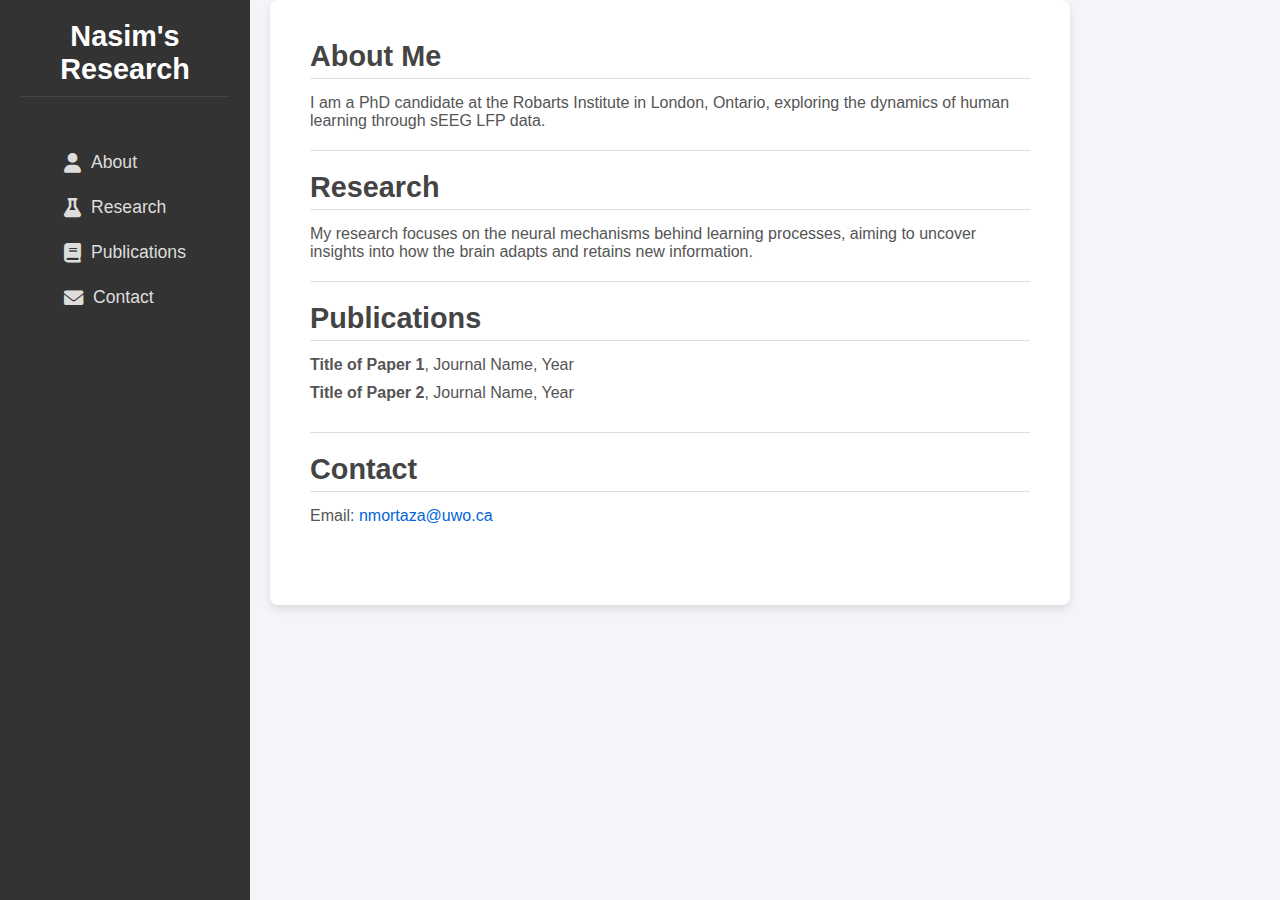
==== index.html @ 4456287d "Update index.html" ====
<!DOCTYPE html>
<html lang="en">
<head>
    <meta charset="UTF-8">
    <meta name="viewport" content="width=device-width, initial-scale=1.0">
    <title>Nasim's Research Website</title>
    <link rel="stylesheet" href="styles.css">
    <link rel="stylesheet" href="https://cdnjs.cloudflare.com/ajax/libs/font-awesome/6.0.0-beta3/css/all.min.css">
</head>
<body>
    <div class="sidebar">
        <h2>Nasim's Research</h2>
        <nav>
            <a href="#about"><i class="fas fa-user"></i> About</a>
            <a href="#research"><i class="fas fa-flask"></i> Research</a>
            <a href="#publications"><i class="fas fa-book"></i> Publications</a>
            <a href="#contact"><i class="fas fa-envelope"></i> Contact</a>
        </nav>
    </div>
    <div class="content">
        <section id="about">
            <h2>About Me</h2>
            <p>I am a PhD candidate at the Robarts Institute in London, Ontario, exploring the dynamics of human learning through sEEG LFP data.</p>
        </section>

        <section id="research">
            <h2>Research</h2>
            <p>My research focuses on the neural mechanisms behind learning processes, aiming to uncover insights into how the brain adapts and retains new information.</p>
        </section>

        <section id="publications">
            <h2>Publications</h2>
            <ul>
                <li><strong>Title of Paper 1</strong>, Journal Name, Year</li>
                <li><strong>Title of Paper 2</strong>, Journal Name, Year</li>
            </ul>
        </section>

        <section id="contact">
            <h2>Contact</h2>
            <p>Email: <a href="mailto:your.email@example.com">nmortaza@uwo.ca</a></p>
        </section>
    </div>
</body>
</html>
---- styles.css ----
/* Base Reset */
* {
    margin: 0;
    padding: 0;
    box-sizing: border-box;
}

body {
    display: flex;
    font-family: Arial, sans-serif;
    color: #333;
    background-color: #f4f4f9;
    margin: 0;
}

/* Sidebar */
.sidebar {
    width: 250px;
    background-color: #333;
    color: #fff;
    padding: 20px;
    position: fixed;
    height: 100vh;
    display: flex;
    flex-direction: column;
    align-items: center;
}

.sidebar h2 {
    font-size: 1.8em;
    margin-bottom: 1.5em;
    border-bottom: 1px solid #444;
    padding-bottom: 10px;
    text-align: center;
    width: 100%;
}

.sidebar nav a {
    display: flex;
    align-items: center;
    color: #ddd;
    text-decoration: none;
    padding: 12px 0;
    font-size: 1.1em;
    width: 100%;
    transition: color 0.3s ease;
}

.sidebar nav a:hover {
    color: #fff;
}

.sidebar nav a i {
    margin-right: 10px;
    font-size: 1.1em;
}

/* Content Area */
.content {
    margin-left: 270px;
    padding: 40px;
    max-width: 800px;
    background-color: #ffffff;
    border-radius: 8px;
    box-shadow: 0 4px 8px rgba(0, 0, 0, 0.1);
}

section {
    margin-bottom: 40px;
}

section h2 {
    font-size: 1.8em;
    color: #444;
    margin-bottom: 15px;
    padding-bottom: 5px;
    border-bottom: 1px solid #ddd;
}

section p, section ul {
    font-size: 1em;
    color: #555;
}

ul {
    list-style-type: none;
    padding-left: 0;
}

ul li {
    margin: 10px 0;
}

/* Link Styles */
a {
    color: #0366d6;
    text-decoration: none;
    transition: color 0.3s ease;
}

a:hover {
    text-decoration: underline;
    color: #0240b1;
}

/* Divider Effects for Sections */
section:not(:last-of-type) {
    border-bottom: 1px solid #ddd;
    padding-bottom: 20px;
    margin-bottom: 20px;
}
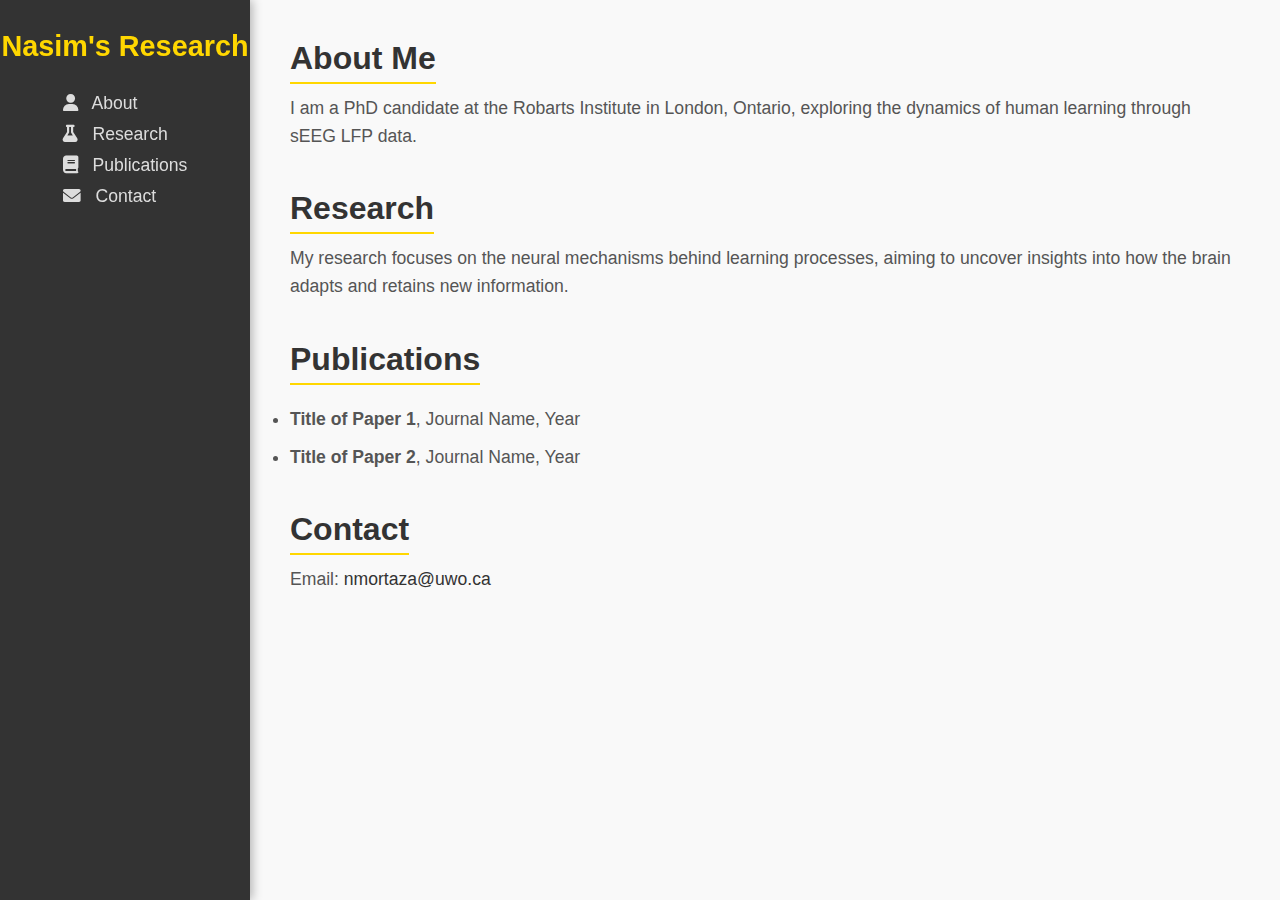
==== commit 045bfe94: "Update index.html" ====
--- a/index.html
+++ b/index.html
@@ -18,17 +18,17 @@
         </nav>
     </div>
     <div class="content">
-        <section id="about">
+        <section id="about" class="section">
             <h2>About Me</h2>
             <p>I am a PhD candidate at the Robarts Institute in London, Ontario, exploring the dynamics of human learning through sEEG LFP data.</p>
         </section>
 
-        <section id="research">
+        <section id="research" class="section">
             <h2>Research</h2>
             <p>My research focuses on the neural mechanisms behind learning processes, aiming to uncover insights into how the brain adapts and retains new information.</p>
         </section>
 
-        <section id="publications">
+        <section id="publications" class="section">
             <h2>Publications</h2>
             <ul>
                 <li><strong>Title of Paper 1</strong>, Journal Name, Year</li>
@@ -36,9 +36,9 @@
             </ul>
         </section>
 
-        <section id="contact">
+        <section id="contact" class="section">
             <h2>Contact</h2>
-            <p>Email: <a href="mailto:your.email@example.com">nmortaza@uwo.ca</a></p>
+            <p>Email: <a href="mailto:nmortaza@uwo.ca">nmortaza@uwo.ca</a></p>
         </section>
     </div>
 </body>
--- a/styles.css
+++ b/styles.css
@@ -1,4 +1,4 @@
-/* Base Reset */
+/* Resetting some default browser styling */
 * {
     margin: 0;
     padding: 0;
@@ -9,103 +9,125 @@
     display: flex;
     font-family: Arial, sans-serif;
     color: #333;
-    background-color: #f4f4f9;
-    margin: 0;
+    background-color: #f9f9f9;
 }
 
-/* Sidebar */
+/* Sidebar styling */
 .sidebar {
+    position: fixed;
+    top: 0;
+    left: 0;
     width: 250px;
+    height: 100vh;
     background-color: #333;
     color: #fff;
-    padding: 20px;
-    position: fixed;
-    height: 100vh;
     display: flex;
     flex-direction: column;
     align-items: center;
+    padding-top: 30px;
+    box-shadow: 2px 0 10px rgba(0, 0, 0, 0.3);
+    transition: all 0.3s ease-in-out;
 }
 
 .sidebar h2 {
     font-size: 1.8em;
-    margin-bottom: 1.5em;
-    border-bottom: 1px solid #444;
-    padding-bottom: 10px;
-    text-align: center;
-    width: 100%;
+    margin-bottom: 20px;
+    color: #FFD700; /* Gold color */
 }
 
 .sidebar nav a {
-    display: flex;
-    align-items: center;
+    display: block;
     color: #ddd;
     text-decoration: none;
-    padding: 12px 0;
+    margin: 10px 0;
     font-size: 1.1em;
-    width: 100%;
-    transition: color 0.3s ease;
+    transition: color 0.3s;
 }
 
 .sidebar nav a:hover {
-    color: #fff;
+    color: #FFD700;
 }
 
 .sidebar nav a i {
     margin-right: 10px;
-    font-size: 1.1em;
 }
 
-/* Content Area */
+/* Content styling */
 .content {
-    margin-left: 270px;
+    margin-left: 250px;
     padding: 40px;
-    max-width: 800px;
-    background-color: #ffffff;
-    border-radius: 8px;
-    box-shadow: 0 4px 8px rgba(0, 0, 0, 0.1);
+    width: calc(100% - 250px);
 }
 
-section {
+.section {
     margin-bottom: 40px;
+    animation: fadeIn 0.6s ease-in-out;
 }
 
-section h2 {
-    font-size: 1.8em;
-    color: #444;
-    margin-bottom: 15px;
+.section h2 {
+    font-size: 2em;
+    margin-bottom: 10px;
+    color: #333;
+    border-bottom: 2px solid #FFD700;
     padding-bottom: 5px;
-    border-bottom: 1px solid #ddd;
+    display: inline-block;
 }
 
-section p, section ul {
-    font-size: 1em;
+/* Hover transition for links */
+.section p,
+.section ul {
+    font-size: 1.1em;
+    line-height: 1.6;
     color: #555;
 }
 
-ul {
-    list-style-type: none;
-    padding-left: 0;
-}
-
-ul li {
+.section ul li {
     margin: 10px 0;
 }
 
-/* Link Styles */
+/* Contact link styling */
 a {
-    color: #0366d6;
+    color: #333;
     text-decoration: none;
-    transition: color 0.3s ease;
+    transition: color 0.3s;
 }
 
 a:hover {
-    text-decoration: underline;
-    color: #0240b1;
+    color: #FFD700;
 }
 
-/* Divider Effects for Sections */
-section:not(:last-of-type) {
-    border-bottom: 1px solid #ddd;
-    padding-bottom: 20px;
-    margin-bottom: 20px;
+/* Smooth scrolling */
+html {
+    scroll-behavior: smooth;
 }
+
+/* Keyframe animation for fadeIn */
+@keyframes fadeIn {
+    from { opacity: 0; transform: translateY(20px); }
+    to { opacity: 1; transform: translateY(0); }
+}
+
+/* Responsive Design */
+@media screen and (max-width: 768px) {
+    .sidebar {
+        width: 200px;
+    }
+
+    .content {
+        margin-left: 200px;
+        padding: 20px;
+    }
+}
+
+@media screen and (max-width: 576px) {
+    .sidebar {
+        width: 100%;
+        height: auto;
+        position: relative;
+    }
+
+    .content {
+        margin-left: 0;
+        width: 100%;
+    }
+}
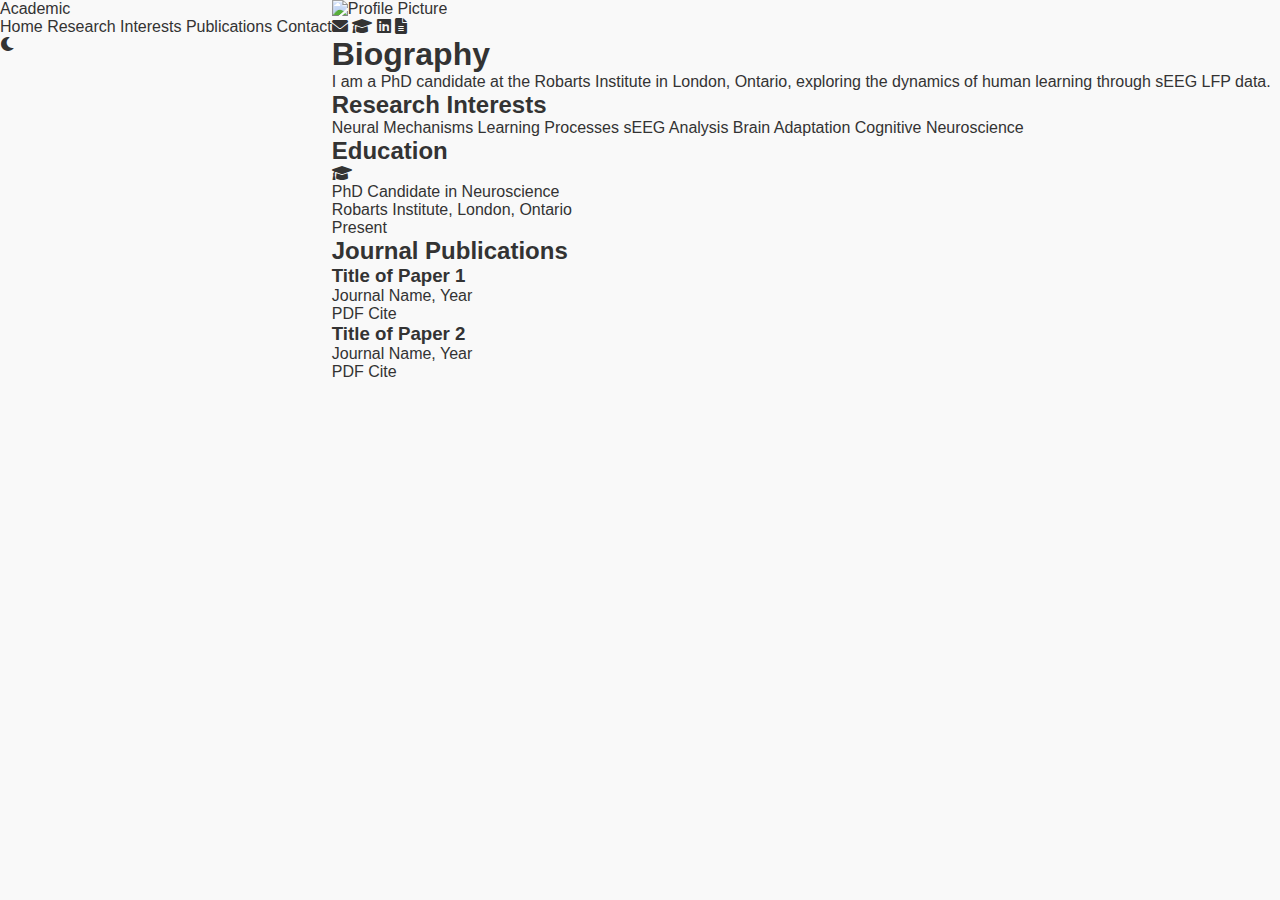
==== commit d9b6ac78: "Update index.html" ====
--- a/index.html
+++ b/index.html
@@ -8,38 +8,83 @@
     <link rel="stylesheet" href="https://cdnjs.cloudflare.com/ajax/libs/font-awesome/6.0.0-beta3/css/all.min.css">
 </head>
 <body>
-    <div class="sidebar">
-        <h2>Nasim's Research</h2>
-        <nav>
-            <a href="#about"><i class="fas fa-user"></i> About</a>
-            <a href="#research"><i class="fas fa-flask"></i> Research</a>
-            <a href="#publications"><i class="fas fa-book"></i> Publications</a>
-            <a href="#contact"><i class="fas fa-envelope"></i> Contact</a>
+    <header class="academic-header">
+        <div class="header-title">Academic</div>
+        <nav class="main-nav">
+            <a href="#home" class="active">Home</a>
+            <a href="#research">Research Interests</a>
+            <a href="#publications">Publications</a>
+            <a href="#contact">Contact</a>
         </nav>
-    </div>
-    <div class="content">
-        <section id="about" class="section">
-            <h2>About Me</h2>
-            <p>I am a PhD candidate at the Robarts Institute in London, Ontario, exploring the dynamics of human learning through sEEG LFP data.</p>
+        <div class="theme-toggle">
+            <i class="fas fa-moon"></i>
+        </div>
+    </header>
+
+    <main class="container">
+        <section class="biography-section">
+            <div class="profile-container">
+                <div class="profile-image">
+                    <!-- Add your profile image here -->
+                    <img src="profile-placeholder.jpg" alt="Profile Picture">
+                </div>
+                <div class="profile-links">
+                    <a href="mailto:nmortaza@uwo.ca"><i class="fas fa-envelope"></i></a>
+                    <a href="#"><i class="fas fa-graduation-cap"></i></a>
+                    <a href="#"><i class="fab fa-linkedin"></i></a>
+                    <a href="#"><i class="fas fa-file-alt"></i></a>
+                </div>
+            </div>
+            <div class="biography-content">
+                <h1>Biography</h1>
+                <p>I am a PhD candidate at the Robarts Institute in London, Ontario, exploring the dynamics of human learning through sEEG LFP data.</p>
+                
+                <div class="interests-section">
+                    <h2>Research Interests</h2>
+                    <div class="interest-tags">
+                        <span class="tag">Neural Mechanisms</span>
+                        <span class="tag">Learning Processes</span>
+                        <span class="tag">sEEG Analysis</span>
+                        <span class="tag">Brain Adaptation</span>
+                        <span class="tag">Cognitive Neuroscience</span>
+                    </div>
+                </div>
+
+                <div class="education-section">
+                    <h2>Education</h2>
+                    <div class="education-item">
+                        <i class="fas fa-graduation-cap"></i>
+                        <div class="education-details">
+                            <p class="degree">PhD Candidate in Neuroscience</p>
+                            <p class="institution">Robarts Institute, London, Ontario</p>
+                            <p class="year">Present</p>
+                        </div>
+                    </div>
+                </div>
+            </div>
         </section>
 
-        <section id="research" class="section">
-            <h2>Research</h2>
-            <p>My research focuses on the neural mechanisms behind learning processes, aiming to uncover insights into how the brain adapts and retains new information.</p>
+        <section id="publications" class="publications-section">
+            <h2>Journal Publications</h2>
+            <div class="publication-list">
+                <div class="publication-item">
+                    <h3>Title of Paper 1</h3>
+                    <p>Journal Name, Year</p>
+                    <div class="publication-links">
+                        <a href="#" class="pdf-link">PDF</a>
+                        <a href="#" class="cite-link">Cite</a>
+                    </div>
+                </div>
+                <div class="publication-item">
+                    <h3>Title of Paper 2</h3>
+                    <p>Journal Name, Year</p>
+                    <div class="publication-links">
+                        <a href="#" class="pdf-link">PDF</a>
+                        <a href="#" class="cite-link">Cite</a>
+                    </div>
+                </div>
+            </div>
         </section>
-
-        <section id="publications" class="section">
-            <h2>Publications</h2>
-            <ul>
-                <li><strong>Title of Paper 1</strong>, Journal Name, Year</li>
-                <li><strong>Title of Paper 2</strong>, Journal Name, Year</li>
-            </ul>
-        </section>
-
-        <section id="contact" class="section">
-            <h2>Contact</h2>
-            <p>Email: <a href="mailto:nmortaza@uwo.ca">nmortaza@uwo.ca</a></p>
-        </section>
-    </div>
+    </main>
 </body>
 </html>
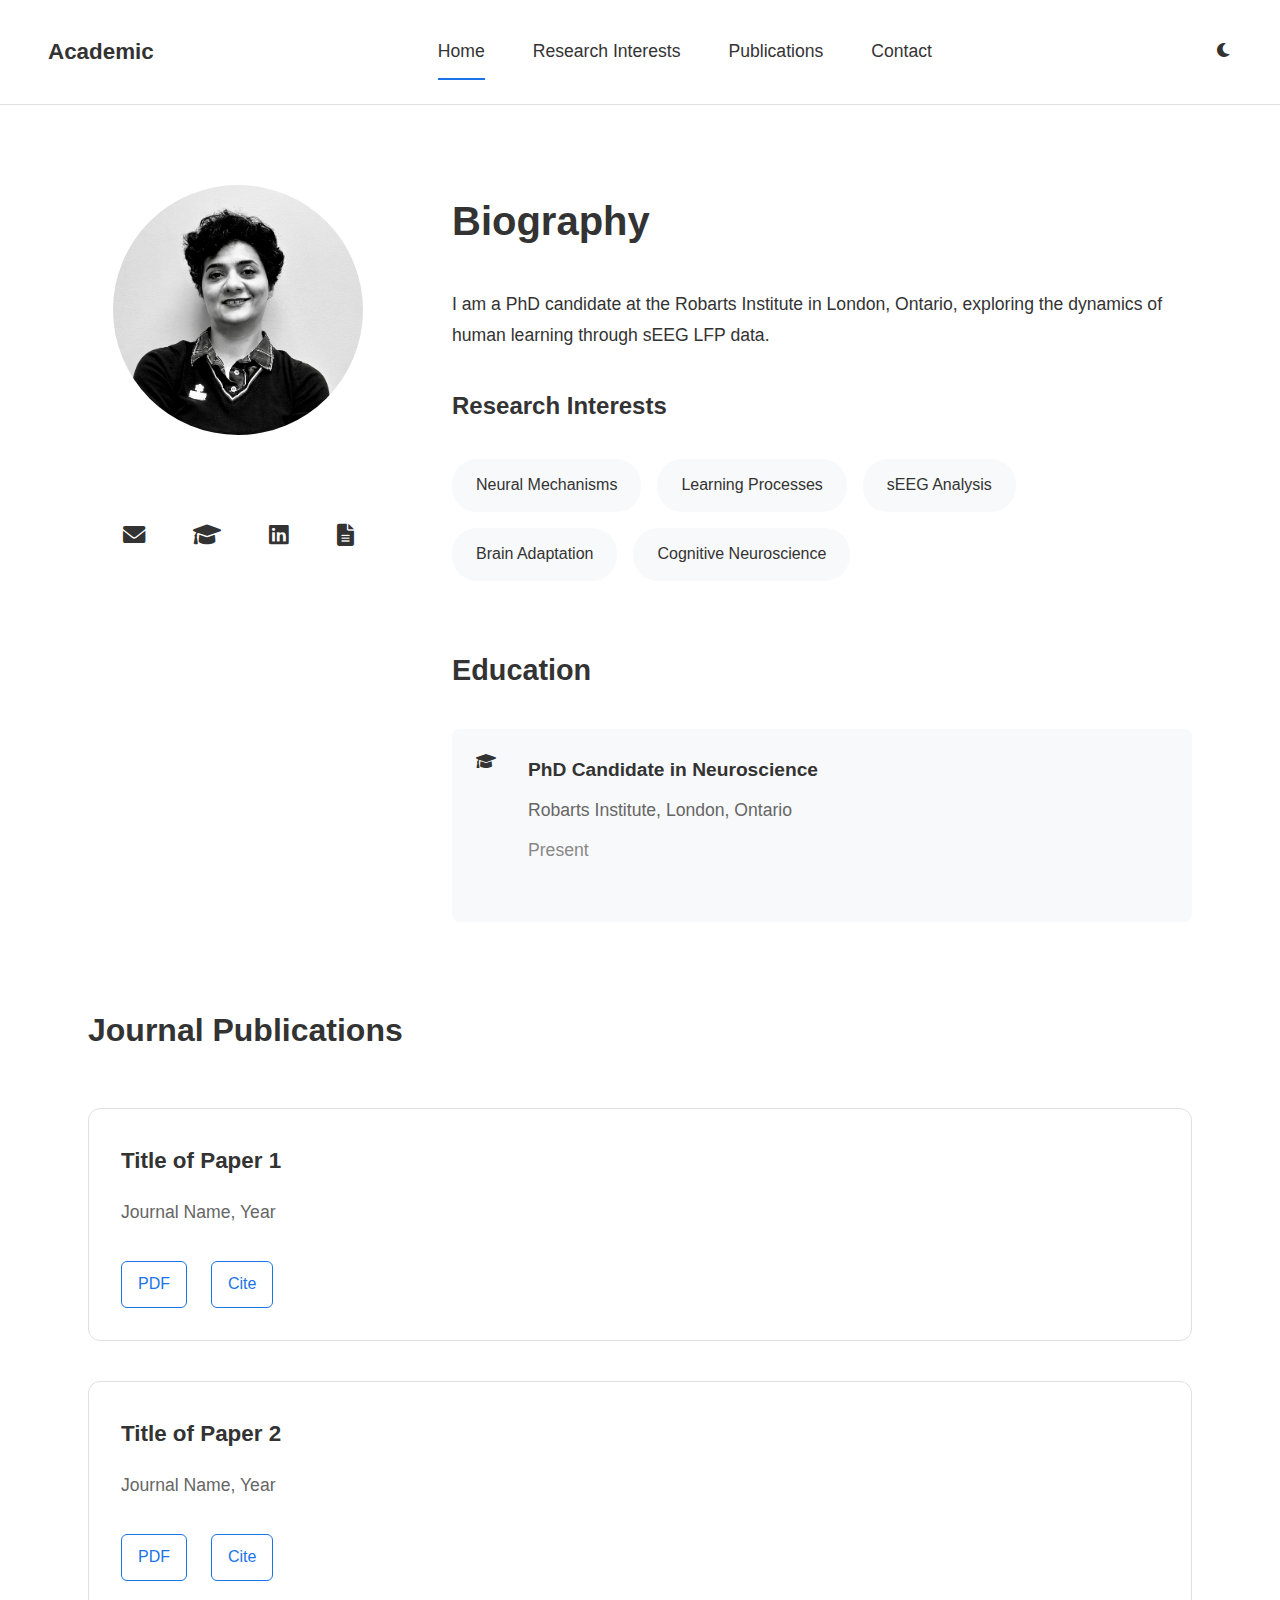
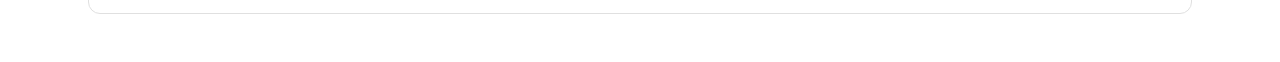
==== commit 19d1e018: "Update index.html" ====
--- a/index.html
+++ b/index.html
@@ -26,7 +26,7 @@
             <div class="profile-container">
                 <div class="profile-image">
                     <!-- Add your profile image here -->
-                    <img src="profile-placeholder.jpg" alt="Profile Picture">
+                    <img src="photo.jpg" alt="Profile Picture">
                 </div>
                 <div class="profile-links">
                     <a href="mailto:nmortaza@uwo.ca"><i class="fas fa-envelope"></i></a>
--- a/styles.css
+++ b/styles.css
@@ -1,4 +1,11 @@
-/* Resetting some default browser styling */
+:root {
+    --primary-color: #1a73e8;
+    --text-color: #333;
+    --background-color: #fff;
+    --secondary-background: #f8f9fa;
+    --border-color: #e0e0e0;
+}
+
 * {
     margin: 0;
     padding: 0;
@@ -6,128 +13,230 @@
 }
 
 body {
-    display: flex;
-    font-family: Arial, sans-serif;
-    color: #333;
-    background-color: #f9f9f9;
-}
-
-/* Sidebar styling */
-.sidebar {
-    position: fixed;
-    top: 0;
+    font-family: -apple-system, BlinkMacSystemFont, 'Segoe UI', Roboto, Oxygen, Ubuntu, Cantarell, sans-serif;
+    line-height: 1.8; /* Increased from 1.6 */
+    color: var(--text-color);
+    background-color: var(--background-color);
+}
+
+.academic-header {
+    display: flex;
+    justify-content: space-between;
+    align-items: center;
+    padding: 1.5rem 3rem; /* Increased padding */
+    border-bottom: 1px solid var(--border-color);
+    background-color: var(--background-color);
+    margin-bottom: 2rem; /* Added margin below header */
+}
+
+.header-title {
+    font-weight: 600;
+    font-size: 1.4rem; /* Increased font size */
+}
+
+.main-nav {
+    display: flex;
+    gap: 3rem; /* Increased gap between nav items */
+}
+
+.main-nav a {
+    text-decoration: none;
+    color: var(--text-color);
+    padding: 0.75rem 0; /* Increased padding */
+    position: relative;
+    font-size: 1.1rem; /* Increased font size */
+}
+
+.main-nav a.active::after {
+    content: '';
+    position: absolute;
+    bottom: 0;
     left: 0;
-    width: 250px;
-    height: 100vh;
-    background-color: #333;
-    color: #fff;
-    display: flex;
-    flex-direction: column;
-    align-items: center;
-    padding-top: 30px;
-    box-shadow: 2px 0 10px rgba(0, 0, 0, 0.3);
-    transition: all 0.3s ease-in-out;
-}
-
-.sidebar h2 {
-    font-size: 1.8em;
-    margin-bottom: 20px;
-    color: #FFD700; /* Gold color */
-}
-
-.sidebar nav a {
-    display: block;
-    color: #ddd;
+    width: 100%;
+    height: 2px;
+    background-color: var(--primary-color);
+}
+
+.container {
+    max-width: 1200px;
+    margin: 0 auto;
+    padding: 3rem; /* Increased padding */
+}
+
+.biography-section {
+    display: grid;
+    grid-template-columns: 300px 1fr; /* Increased profile section width */
+    gap: 4rem; /* Increased gap */
+    margin-bottom: 5rem; /* Increased margin */
+}
+
+.profile-container {
+    text-align: center;
+}
+
+.profile-image img {
+    width: 250px; /* Increased image size */
+    height: 250px;
+    border-radius: 50%;
+    object-fit: cover;
+    margin-bottom: 2rem; /* Increased margin */
+}
+
+.profile-links {
+    display: flex;
+    justify-content: center;
+    gap: 2rem; /* Increased gap */
+    margin-top: 2rem; /* Increased margin */
+}
+
+.profile-links a {
+    color: var(--text-color);
+    font-size: 1.4rem; /* Increased icon size */
+    padding: 0.5rem;
+    transition: color 0.3s ease;
+}
+
+.profile-links a:hover {
+    color: var(--primary-color);
+}
+
+.biography-content h1 {
+    margin-bottom: 2rem; /* Increased margin */
+    color: var(--text-color);
+    font-size: 2.5rem; /* Increased font size */
+}
+
+.biography-content p {
+    font-size: 1.1rem; /* Increased font size */
+    margin-bottom: 2rem; /* Added margin below paragraphs */
+}
+
+.interest-tags {
+    display: flex;
+    flex-wrap: wrap;
+    gap: 1rem; /* Increased gap */
+    margin: 2rem 0; /* Increased margin */
+}
+
+.tag {
+    background-color: var(--secondary-background);
+    padding: 0.75rem 1.5rem; /* Increased padding */
+    border-radius: 25px;
+    font-size: 1rem;
+}
+
+.education-section {
+    margin-top: 4rem; /* Increased margin */
+}
+
+.education-section h2 {
+    font-size: 1.8rem; /* Increased font size */
+    margin-bottom: 2rem; /* Added margin below heading */
+}
+
+.education-item {
+    display: flex;
+    gap: 2rem; /* Increased gap */
+    margin-top: 2rem; /* Increased margin */
+    padding: 1.5rem; /* Added padding */
+    background-color: var(--secondary-background);
+    border-radius: 8px;
+}
+
+.education-details {
+    flex: 1;
+}
+
+.education-details .degree {
+    font-weight: 600;
+    font-size: 1.2rem; /* Increased font size */
+    margin-bottom: 0.5rem;
+}
+
+.education-details .institution {
+    color: #666;
+    font-size: 1.1rem; /* Increased font size */
+    margin-bottom: 0.5rem;
+}
+
+.education-details .year {
+    color: #888;
+}
+
+.publications-section {
+    margin-top: 5rem; /* Increased margin */
+}
+
+.publications-section h2 {
+    font-size: 2rem; /* Increased font size */
+    margin-bottom: 3rem; /* Increased margin */
+}
+
+.publication-list {
+    display: grid;
+    gap: 2.5rem; /* Increased gap */
+    margin-top: 2rem;
+}
+
+.publication-item {
+    padding: 2rem; /* Increased padding */
+    border: 1px solid var(--border-color);
+    border-radius: 12px; /* Increased border radius */
+    background-color: var(--background-color);
+}
+
+.publication-item h3 {
+    font-size: 1.4rem; /* Increased font size */
+    margin-bottom: 1rem; /* Increased margin */
+}
+
+.publication-item p {
+    font-size: 1.1rem; /* Increased font size */
+    color: #666;
+}
+
+.publication-links {
+    display: flex;
+    gap: 1.5rem; /* Increased gap */
+    margin-top: 2rem; /* Increased margin */
+}
+
+.publication-links a {
     text-decoration: none;
-    margin: 10px 0;
-    font-size: 1.1em;
-    transition: color 0.3s;
-}
-
-.sidebar nav a:hover {
-    color: #FFD700;
-}
-
-.sidebar nav a i {
-    margin-right: 10px;
-}
-
-/* Content styling */
-.content {
-    margin-left: 250px;
-    padding: 40px;
-    width: calc(100% - 250px);
-}
-
-.section {
-    margin-bottom: 40px;
-    animation: fadeIn 0.6s ease-in-out;
-}
-
-.section h2 {
-    font-size: 2em;
-    margin-bottom: 10px;
-    color: #333;
-    border-bottom: 2px solid #FFD700;
-    padding-bottom: 5px;
-    display: inline-block;
-}
-
-/* Hover transition for links */
-.section p,
-.section ul {
-    font-size: 1.1em;
-    line-height: 1.6;
-    color: #555;
-}
-
-.section ul li {
-    margin: 10px 0;
-}
-
-/* Contact link styling */
-a {
-    color: #333;
-    text-decoration: none;
-    transition: color 0.3s;
-}
-
-a:hover {
-    color: #FFD700;
-}
-
-/* Smooth scrolling */
-html {
-    scroll-behavior: smooth;
-}
-
-/* Keyframe animation for fadeIn */
-@keyframes fadeIn {
-    from { opacity: 0; transform: translateY(20px); }
-    to { opacity: 1; transform: translateY(0); }
-}
-
-/* Responsive Design */
-@media screen and (max-width: 768px) {
-    .sidebar {
-        width: 200px;
-    }
-
-    .content {
-        margin-left: 200px;
-        padding: 20px;
-    }
-}
-
-@media screen and (max-width: 576px) {
-    .sidebar {
-        width: 100%;
-        height: auto;
-        position: relative;
-    }
-
-    .content {
-        margin-left: 0;
-        width: 100%;
-    }
-}
+    color: var(--primary-color);
+    font-size: 1rem;
+    padding: 0.5rem 1rem; /* Increased padding */
+    border: 1px solid var(--primary-color);
+    border-radius: 6px;
+    transition: all 0.3s ease;
+}
+
+.publication-links a:hover {
+    background-color: var(--primary-color);
+    color: white;
+}
+
+@media (max-width: 768px) {
+    .biography-section {
+        grid-template-columns: 1fr;
+        gap: 3rem; /* Increased gap for mobile */
+    }
+
+    .profile-container {
+        margin-bottom: 3rem; /* Increased margin for mobile */
+    }
+
+    .academic-header {
+        flex-direction: column;
+        gap: 1.5rem; /* Increased gap for mobile */
+        padding: 1.5rem; /* Increased padding for mobile */
+    }
+
+    .main-nav {
+        gap: 1.5rem; /* Increased gap for mobile */
+    }
+
+    .container {
+        padding: 1.5rem; /* Adjusted padding for mobile */
+    }
+}
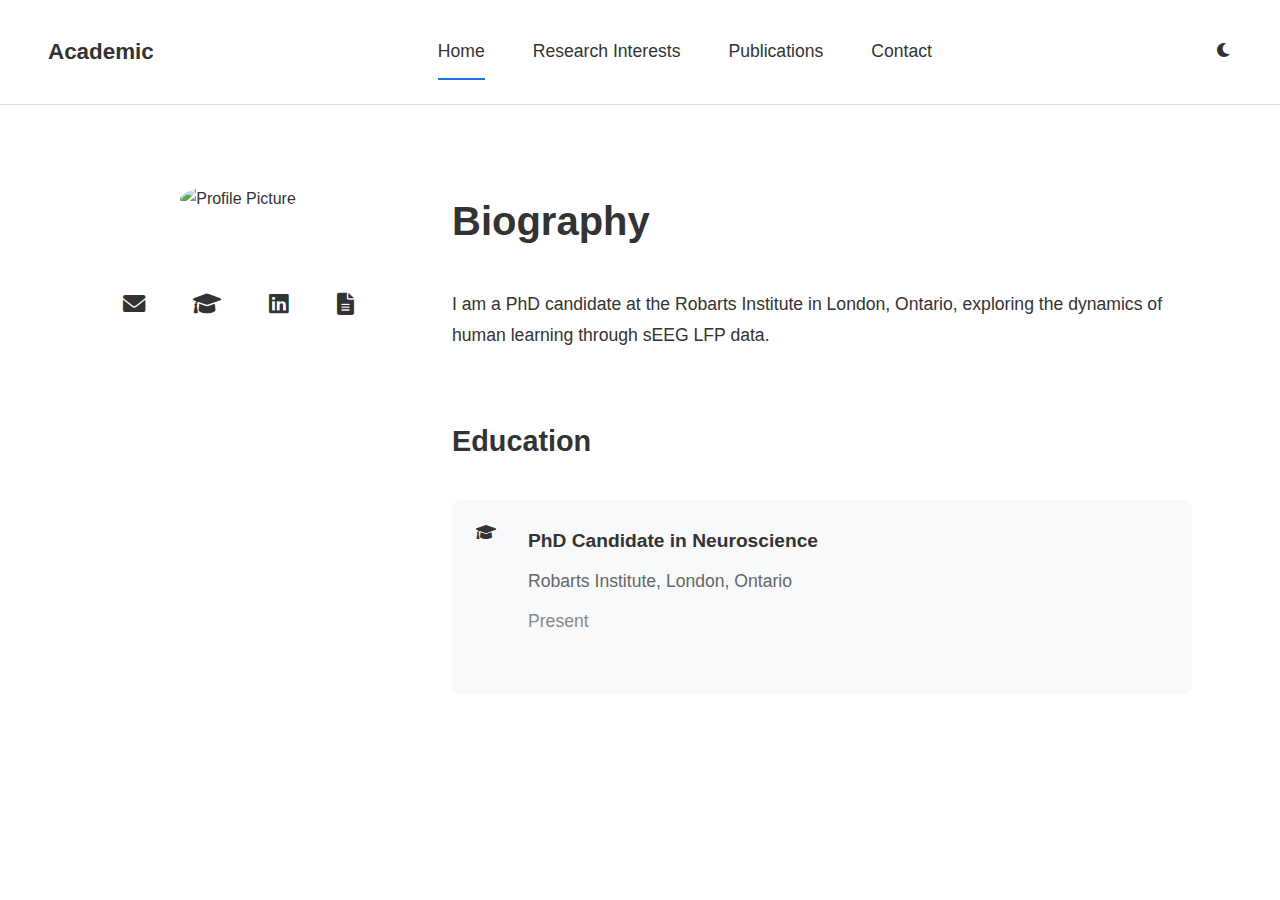
==== commit 2a2742d3: "Update index.html" ====
--- a/index.html
+++ b/index.html
@@ -11,10 +11,10 @@
     <header class="academic-header">
         <div class="header-title">Academic</div>
         <nav class="main-nav">
-            <a href="#home" class="active">Home</a>
-            <a href="#research">Research Interests</a>
-            <a href="#publications">Publications</a>
-            <a href="#contact">Contact</a>
+            <a href="index.html" class="active">Home</a>
+            <a href="research.html">Research Interests</a>
+            <a href="publications.html">Publications</a>
+            <a href="contact.html">Contact</a>
         </nav>
         <div class="theme-toggle">
             <i class="fas fa-moon"></i>
@@ -25,8 +25,7 @@
         <section class="biography-section">
             <div class="profile-container">
                 <div class="profile-image">
-                    <!-- Add your profile image here -->
-                    <img src="photo.jpg" alt="Profile Picture">
+                    <img src="your-image-name.jpg" alt="Profile Picture">
                 </div>
                 <div class="profile-links">
                     <a href="mailto:nmortaza@uwo.ca"><i class="fas fa-envelope"></i></a>
@@ -39,17 +38,6 @@
                 <h1>Biography</h1>
                 <p>I am a PhD candidate at the Robarts Institute in London, Ontario, exploring the dynamics of human learning through sEEG LFP data.</p>
                 
-                <div class="interests-section">
-                    <h2>Research Interests</h2>
-                    <div class="interest-tags">
-                        <span class="tag">Neural Mechanisms</span>
-                        <span class="tag">Learning Processes</span>
-                        <span class="tag">sEEG Analysis</span>
-                        <span class="tag">Brain Adaptation</span>
-                        <span class="tag">Cognitive Neuroscience</span>
-                    </div>
-                </div>
-
                 <div class="education-section">
                     <h2>Education</h2>
                     <div class="education-item">
@@ -63,28 +51,6 @@
                 </div>
             </div>
         </section>
-
-        <section id="publications" class="publications-section">
-            <h2>Journal Publications</h2>
-            <div class="publication-list">
-                <div class="publication-item">
-                    <h3>Title of Paper 1</h3>
-                    <p>Journal Name, Year</p>
-                    <div class="publication-links">
-                        <a href="#" class="pdf-link">PDF</a>
-                        <a href="#" class="cite-link">Cite</a>
-                    </div>
-                </div>
-                <div class="publication-item">
-                    <h3>Title of Paper 2</h3>
-                    <p>Journal Name, Year</p>
-                    <div class="publication-links">
-                        <a href="#" class="pdf-link">PDF</a>
-                        <a href="#" class="cite-link">Cite</a>
-                    </div>
-                </div>
-            </div>
-        </section>
     </main>
 </body>
 </html>
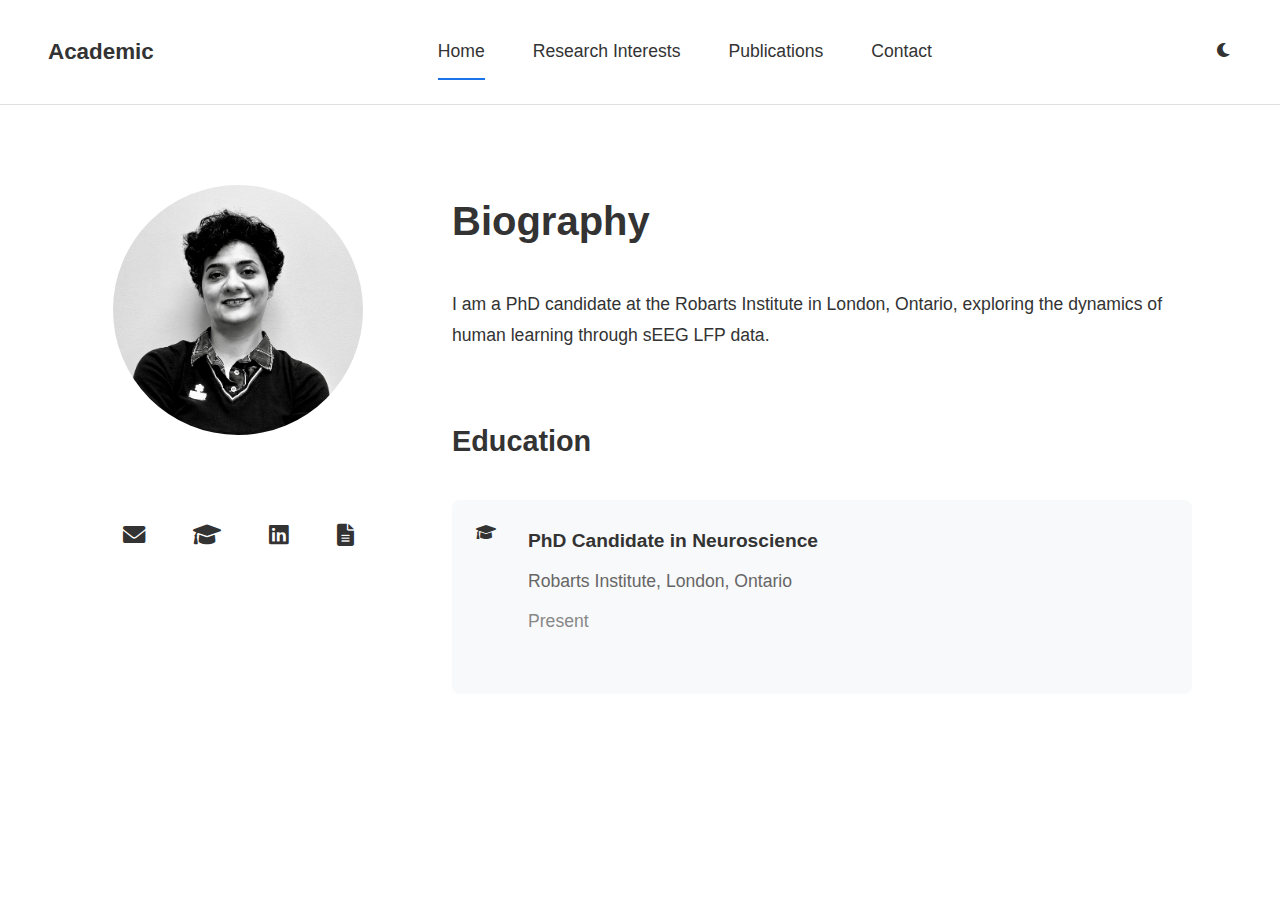
==== commit 8c419a3c: "Update index.html" ====
--- a/index.html
+++ b/index.html
@@ -25,7 +25,7 @@
         <section class="biography-section">
             <div class="profile-container">
                 <div class="profile-image">
-                    <img src="your-image-name.jpg" alt="Profile Picture">
+                    <img src="photo.jpg" alt="Profile Picture">
                 </div>
                 <div class="profile-links">
                     <a href="mailto:nmortaza@uwo.ca"><i class="fas fa-envelope"></i></a>
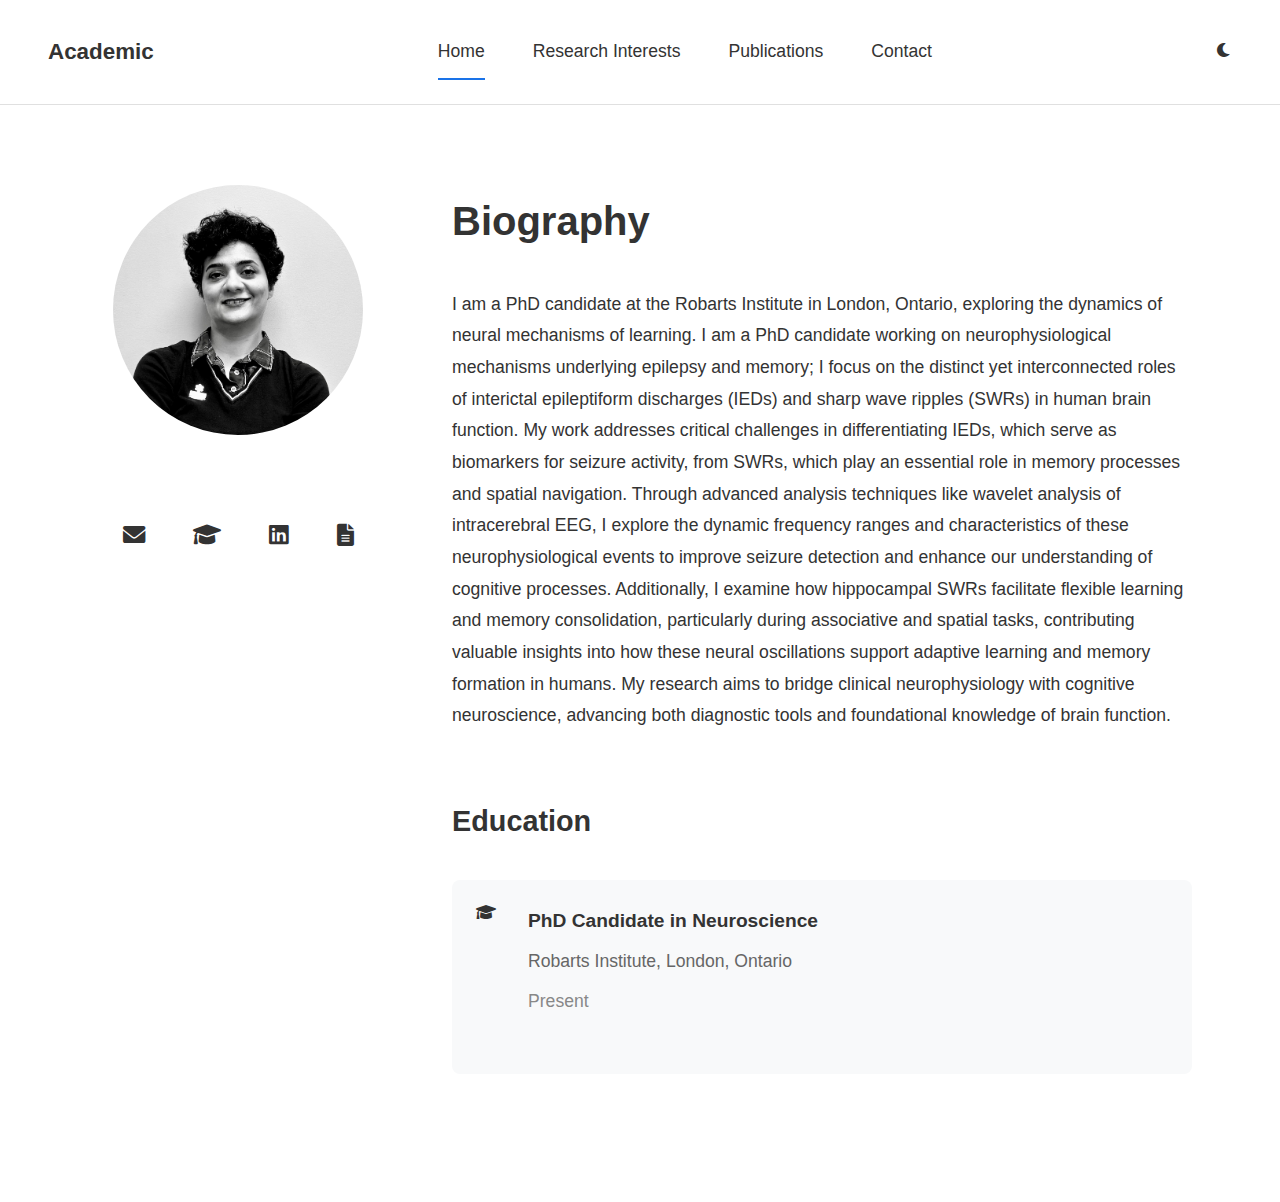
==== commit eb2bafb8: "Update index.html" ====
--- a/index.html
+++ b/index.html
@@ -36,8 +36,8 @@
             </div>
             <div class="biography-content">
                 <h1>Biography</h1>
-                <p>I am a PhD candidate at the Robarts Institute in London, Ontario, exploring the dynamics of human learning through sEEG LFP data.</p>
-                
+                <p>I am a PhD candidate at the Robarts Institute in London, Ontario, exploring the dynamics of neural mechanisms of learning.
+                I am a PhD candidate working on neurophysiological mechanisms underlying epilepsy and memory; I focus on the distinct yet interconnected roles of interictal epileptiform discharges (IEDs) and sharp wave ripples (SWRs) in human brain function. My work addresses critical challenges in differentiating IEDs, which serve as biomarkers for seizure activity, from SWRs, which play an essential role in memory processes and spatial navigation. Through advanced analysis techniques like wavelet analysis of intracerebral EEG, I explore the dynamic frequency ranges and characteristics of these neurophysiological events to improve seizure detection and enhance our understanding of cognitive processes. Additionally, I examine how hippocampal SWRs facilitate flexible learning and memory consolidation, particularly during associative and spatial tasks, contributing valuable insights into how these neural oscillations support adaptive learning and memory formation in humans. My research aims to bridge clinical neurophysiology with cognitive neuroscience, advancing both diagnostic tools and foundational knowledge of brain function.                 
                 <div class="education-section">
                     <h2>Education</h2>
                     <div class="education-item">
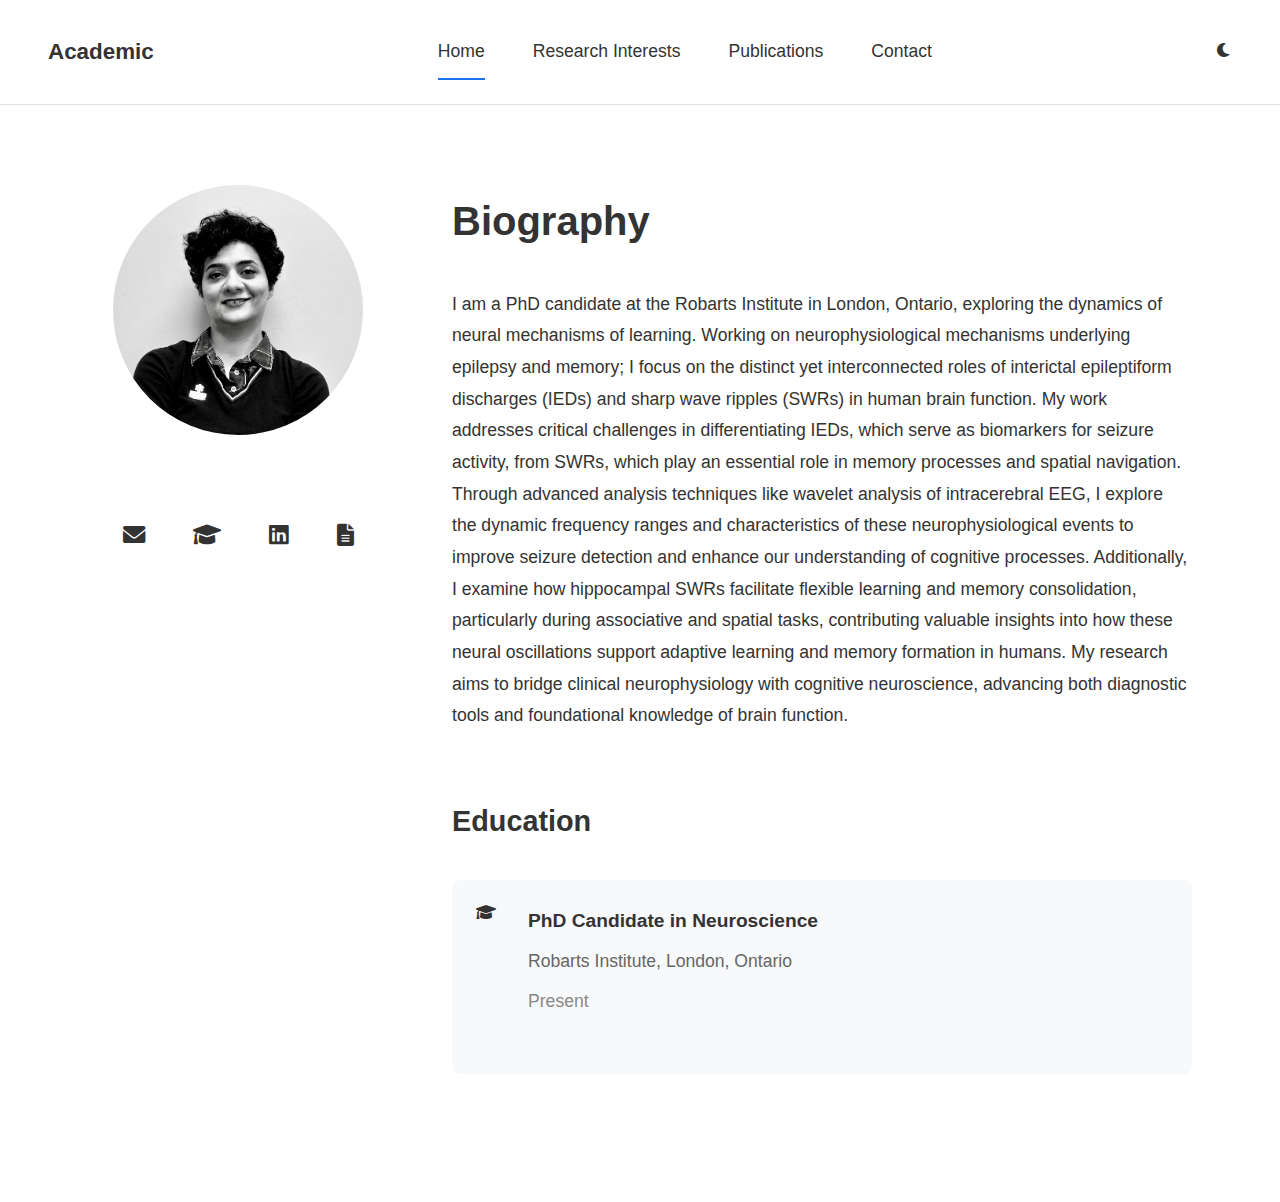
==== commit 75407bd2: "Update index.html" ====
--- a/index.html
+++ b/index.html
@@ -37,7 +37,7 @@
             <div class="biography-content">
                 <h1>Biography</h1>
                 <p>I am a PhD candidate at the Robarts Institute in London, Ontario, exploring the dynamics of neural mechanisms of learning.
-                I am a PhD candidate working on neurophysiological mechanisms underlying epilepsy and memory; I focus on the distinct yet interconnected roles of interictal epileptiform discharges (IEDs) and sharp wave ripples (SWRs) in human brain function. My work addresses critical challenges in differentiating IEDs, which serve as biomarkers for seizure activity, from SWRs, which play an essential role in memory processes and spatial navigation. Through advanced analysis techniques like wavelet analysis of intracerebral EEG, I explore the dynamic frequency ranges and characteristics of these neurophysiological events to improve seizure detection and enhance our understanding of cognitive processes. Additionally, I examine how hippocampal SWRs facilitate flexible learning and memory consolidation, particularly during associative and spatial tasks, contributing valuable insights into how these neural oscillations support adaptive learning and memory formation in humans. My research aims to bridge clinical neurophysiology with cognitive neuroscience, advancing both diagnostic tools and foundational knowledge of brain function.                 
+                Working on neurophysiological mechanisms underlying epilepsy and memory; I focus on the distinct yet interconnected roles of interictal epileptiform discharges (IEDs) and sharp wave ripples (SWRs) in human brain function. My work addresses critical challenges in differentiating IEDs, which serve as biomarkers for seizure activity, from SWRs, which play an essential role in memory processes and spatial navigation. Through advanced analysis techniques like wavelet analysis of intracerebral EEG, I explore the dynamic frequency ranges and characteristics of these neurophysiological events to improve seizure detection and enhance our understanding of cognitive processes. Additionally, I examine how hippocampal SWRs facilitate flexible learning and memory consolidation, particularly during associative and spatial tasks, contributing valuable insights into how these neural oscillations support adaptive learning and memory formation in humans. My research aims to bridge clinical neurophysiology with cognitive neuroscience, advancing both diagnostic tools and foundational knowledge of brain function.                 
                 <div class="education-section">
                     <h2>Education</h2>
                     <div class="education-item">
